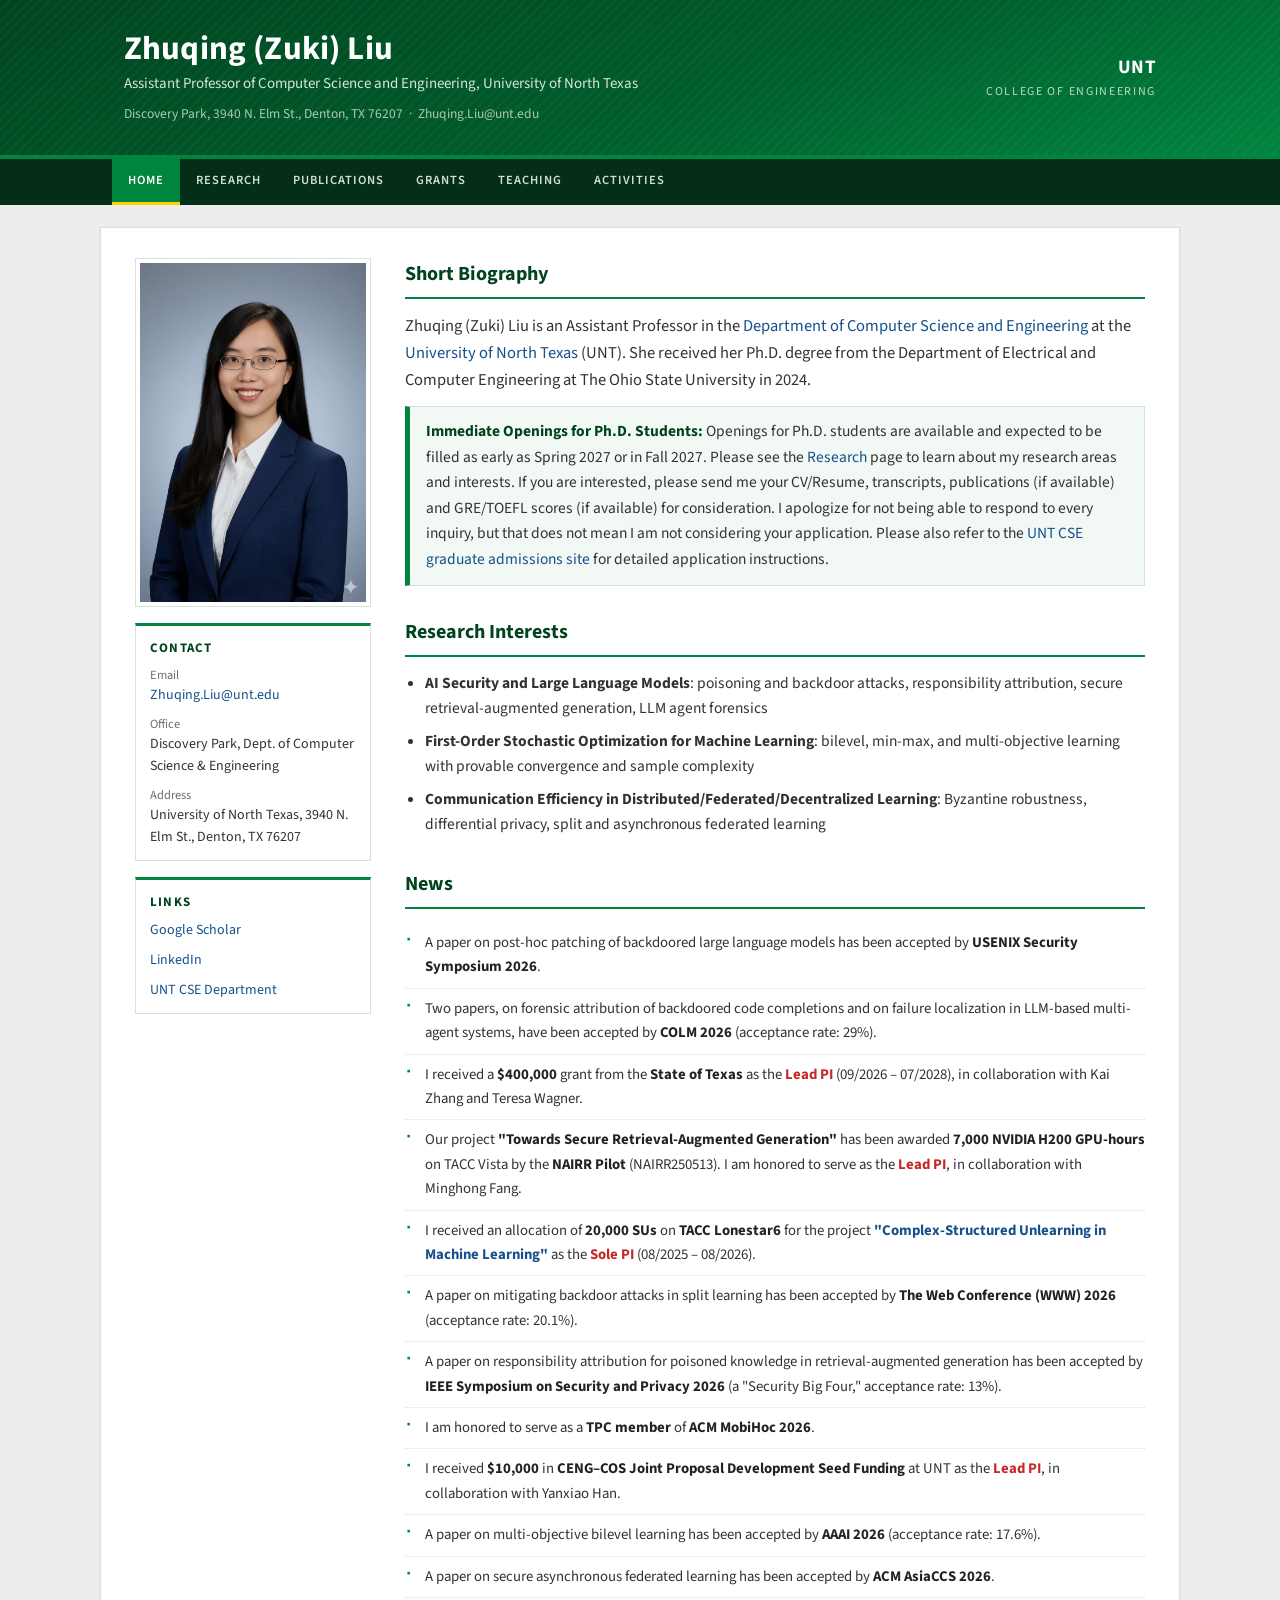
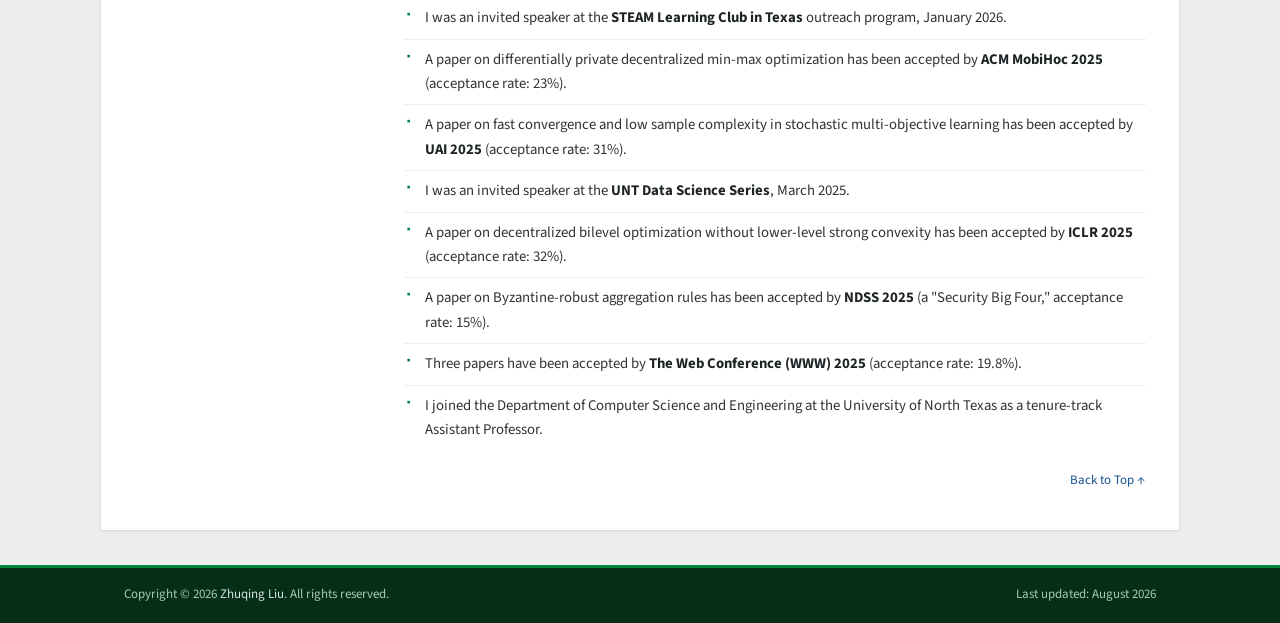
==== index.html @ 7fb47961 "Update index.html" ====
<!DOCTYPE html>
<html lang="en">
<head>
<meta charset="utf-8">
<meta name="viewport" content="width=device-width, initial-scale=1">
<title>Zhuqing Liu</title>
<meta name="description" content="Zhuqing (Zuki) Liu, Assistant Professor of Computer Science and Engineering at the University of North Texas. AI security, large language models, and stochastic optimization.">
<meta property="og:title" content="Zhuqing Liu">
<meta property="og:description" content="Zhuqing (Zuki) Liu, Assistant Professor of Computer Science and Engineering at the University of North Texas. AI security, large language models, and stochastic optimization.">
<link rel="preconnect" href="https://fonts.googleapis.com">
<link rel="preconnect" href="https://fonts.gstatic.com" crossorigin>
<link href="https://fonts.googleapis.com/css2?family=Source+Sans+3:wght@400;600;700&display=swap" rel="stylesheet">
<link rel="stylesheet" href="style.css">
</head>
<body>
<a id="top"></a>

<div id="banner">
  <div class="inner">
    <div>
      <h1><a href="index.html">Zhuqing (Zuki) Liu</a></h1>
      <p class="tagline">Assistant Professor of Computer Science and Engineering, University of North Texas</p>
      <p class="where">Discovery Park, 3940 N. Elm St., Denton, TX 76207 &nbsp;&middot;&nbsp; Zhuqing.Liu@unt.edu</p>
    </div>
    <div class="crest"><strong>UNT</strong>College of Engineering</div>
  </div>
</div>

<div id="nav">
  <ul>
    <li><a href="index.html" class="active">Home</a></li>
    <li><a href="research.html">Research</a></li>
    <li><a href="publications.html">Publications</a></li>
    <li><a href="grants.html">Grants</a></li>
    <li><a href="teaching.html">Teaching</a></li>
    <li><a href="activities.html">Activities</a></li>
  </ul>
</div>

<div id="page">
  <div class="cols">
    <div id="sidebar">
      <img class="photo" src="assets/profile.jpg" alt="Zhuqing Liu">
      <div class="card">
        <h3>Contact</h3>
        <p><span class="k">Email</span><a href="mailto:Zhuqing.Liu@unt.edu">Zhuqing.Liu@unt.edu</a></p>
        <p><span class="k">Office</span>Discovery Park, Dept. of Computer Science &amp; Engineering</p>
        <p><span class="k">Address</span>University of North Texas, 3940 N. Elm St., Denton, TX 76207</p>
      </div>
      <div class="card">
        <h3>Links</h3>
        <p><a href="https://scholar.google.com/citations?user=7NbxFGYAAAAJ&amp;hl=en">Google Scholar</a></p>
        <p><a href="https://www.linkedin.com/in/zhuqing-liu-816610155/">LinkedIn</a></p>
        <p><a href="https://engineering.unt.edu/cse/index.html">UNT CSE Department</a></p>
      </div>
    </div>

    <div class="content">

      <h2>Short Biography</h2>
      <p class="lead">
        Zhuqing (Zuki) Liu is an Assistant Professor in the
        <a href="https://engineering.unt.edu/cse/index.html">Department of Computer Science and Engineering</a>
        at the <a href="https://www.unt.edu/index.html">University of North Texas</a> (UNT).
        She received her Ph.D. degree from the Department of Electrical and Computer Engineering at
        The Ohio State University in 2024.
      </p>
      <div class="notice">
        <b>Immediate Openings for Ph.D. Students:</b>
        Openings for Ph.D. students are available and expected to be filled as early as Spring 2027
        or in Fall 2027. Please see the <a href="research.html">Research</a> page to learn about my
        research areas and interests. If you are interested, please send me your CV/Resume,
        transcripts, publications (if available) and GRE/TOEFL scores (if available) for
        consideration. I apologize for not being able to respond to every inquiry, but that does not
        mean I am not considering your application. Please also refer to the
        <a href="https://engineering.unt.edu/cse/index.html">UNT CSE graduate admissions site</a>
        for detailed application instructions.
      </div>

      <h2>Research Interests</h2>
      <ul class="plain">
        <li><b>AI Security and Large Language Models</b>: poisoning and backdoor attacks,
            responsibility attribution, secure retrieval-augmented generation, LLM agent forensics</li>
        <li><b>First-Order Stochastic Optimization for Machine Learning</b>: bilevel, min-max,
            and multi-objective learning with provable convergence and sample complexity</li>
        <li><b>Communication Efficiency in Distributed/Federated/Decentralized Learning</b>:
            Byzantine robustness, differential privacy, split and asynchronous federated learning</li>
      </ul>

      <h2>News</h2>
      <ul class="news">
        <li>A paper on post-hoc patching of backdoored large language models has been accepted by
            <b>USENIX Security Symposium 2026</b>.</li>
        <li>Two papers, on forensic attribution of backdoored code completions and on failure
            localization in LLM-based multi-agent systems, have been accepted by
            <b>COLM 2026</b> (acceptance rate: 29%).</li>
        <li>I received a <b>$400,000</b> grant from the <b>State of Texas</b> as the
            <span class="role">Lead PI</span> (09/2026 &ndash; 07/2028), in collaboration with Kai Zhang and Teresa Wagner.</li>
        <li>Our project <b>"Towards Secure Retrieval-Augmented Generation"</b> has been awarded
            <b>7,000 NVIDIA H200 GPU-hours</b> on TACC Vista by the <b>NAIRR Pilot</b>
            (NAIRR250513). I am honored to serve as the <span class="role">Lead PI</span>,
            in collaboration with Minghong Fang.</li>
        <li>I received an allocation of <b>20,000 SUs</b> on <b>TACC Lonestar6</b> for the project
            <b><a href="https://tacc.utexas.edu/portal/projects/144496">"Complex-Structured
            Unlearning in Machine Learning"</a></b> as the <span class="role">Sole PI</span>
            (08/2025 &ndash; 08/2026).</li>
        <li>A paper on mitigating backdoor attacks in split learning has been accepted by
            <b>The Web Conference (WWW) 2026</b> (acceptance rate: 20.1%).</li>
        <li>A paper on responsibility attribution for poisoned knowledge in retrieval-augmented
            generation has been accepted by <b>IEEE Symposium on Security and Privacy 2026</b>
            (a "Security Big Four," acceptance rate: 13%).</li>
        <li>I am honored to serve as a <b>TPC member</b> of <b>ACM MobiHoc 2026</b>.</li>
        <li>I received <b>$10,000</b> in <b>CENG&ndash;COS Joint Proposal Development Seed Funding</b>
            at UNT as the <span class="role">Lead PI</span>, in collaboration with Yanxiao Han.</li>
        <li>A paper on multi-objective bilevel learning has been accepted by <b>AAAI 2026</b>
            (acceptance rate: 17.6%).</li>
        <li>A paper on secure asynchronous federated learning has been accepted by
            <b>ACM AsiaCCS 2026</b>.</li>
        <li>I was an invited speaker at the <b>STEAM Learning Club in Texas</b> outreach program,
            January 2026.</li>
        <li>A paper on differentially private decentralized min-max optimization has been accepted by
            <b>ACM MobiHoc 2025</b> (acceptance rate: 23%).</li>
        <li>A paper on fast convergence and low sample complexity in stochastic multi-objective
            learning has been accepted by <b>UAI 2025</b> (acceptance rate: 31%).</li>
        <li>I was an invited speaker at the <b>UNT Data Science Series</b>, March 2025.</li>
        <li>A paper on decentralized bilevel optimization without lower-level strong convexity has
            been accepted by <b>ICLR 2025</b> (acceptance rate: 32%).</li>
        <li>A paper on Byzantine-robust aggregation rules has been accepted by <b>NDSS 2025</b>
            (a "Security Big Four," acceptance rate: 15%).</li>
        <li>Three papers have been accepted by <b>The Web Conference (WWW) 2025</b>
            (acceptance rate: 19.8%).</li>
        <li>I joined the Department of Computer Science and Engineering at the University of North
            Texas as a tenure-track Assistant Professor.</li>
      </ul>

    </div>
  </div>

  <a class="totop" href="#top">Back to Top &uarr;</a>
</div>

<div id="footer">
  <div class="inner">
    <span>Copyright &copy; 2026 <a href="mailto:Zhuqing.Liu@unt.edu">Zhuqing Liu</a>. All rights reserved.</span>
    <span>Last updated: August 2026</span>
  </div>
</div>

</body>
</html>
---- style.css ----
/* =========================================================
   Zhuqing Liu — academic homepage
   Classic template layout: banner, nav bar, white content
   panel, sidebar, footer.
   ========================================================= */

:root{
  --green:      #00853e;   /* UNT green */
  --green-dk:   #00441f;
  --green-mid:  #005c2b;
  --link:       #15508c;
  --link-hover: #a02c00;
  --role-red:   #c62828;
  --text:       #2f3336;
  --soft:       #6b7075;
  --line:       #dcdedb;
  --panel:      #ffffff;
  --bg:         #eceeeb;
  --wide:       1080px;
}

*,*::before,*::after{ box-sizing:border-box; }

body{
  margin:0;
  background:var(--bg);
  color:var(--text);
  font-family:"Source Sans 3", Arial, Helvetica, sans-serif;
  font-size:15.5px;
  line-height:1.65;
}

a{ color:var(--link); text-decoration:none; }
a:hover{ color:var(--link-hover); text-decoration:underline; }

.inner{ max-width:var(--wide); margin:0 auto; padding:0 24px; }

/* ---------- banner -------------------------------------- */

#banner{
  background:
    repeating-linear-gradient(135deg, rgba(255,255,255,.035) 0 2px, transparent 2px 7px),
    linear-gradient(160deg, var(--green-dk) 0%, var(--green-mid) 55%, var(--green) 100%);
  color:#fff;
  border-bottom:4px solid var(--green);
}

#banner .inner{
  display:flex;
  align-items:center;
  justify-content:space-between;
  gap:28px;
  padding-top:30px;
  padding-bottom:30px;
}

#banner h1{
  font-size:33px;
  font-weight:700;
  letter-spacing:.005em;
  margin:0 0 4px;
  line-height:1.15;
}
#banner h1 a{ color:#fff; text-decoration:none; }
#banner .tagline{ margin:0; font-size:15px; color:#d5e5da; }
#banner .where{ margin:6px 0 0; font-size:13.5px; color:#a9c9b6; }

.crest{
  text-align:right;
  font-size:12px;
  letter-spacing:.14em;
  text-transform:uppercase;
  color:#bcd7c6;
  line-height:1.5;
  white-space:nowrap;
}
.crest strong{ display:block; font-size:19px; letter-spacing:.02em; color:#fff; font-weight:700; }

/* ---------- nav ----------------------------------------- */

#nav{ background:#052e18; }
#nav ul{
  max-width:var(--wide);
  margin:0 auto;
  padding:0 12px;
  list-style:none;
  display:flex;
  flex-wrap:wrap;
}
#nav a{
  display:block;
  padding:11px 16px;
  color:#cfe0d6;
  font-size:12.5px;
  font-weight:600;
  letter-spacing:.08em;
  text-transform:uppercase;
  text-decoration:none;
  border-bottom:3px solid transparent;
}
#nav a:hover{ background:#0a4526; color:#fff; text-decoration:none; }
#nav a.active{ background:var(--green); color:#fff; border-bottom-color:#ffd200; }

/* ---------- page panel ---------------------------------- */

#page{
  max-width:var(--wide);
  margin:22px auto 34px;
  background:var(--panel);
  border:1px solid var(--line);
  box-shadow:0 1px 3px rgba(0,0,0,.05);
  padding:30px 34px 38px;
}

.cols{ display:grid; grid-template-columns:236px minmax(0,1fr); gap:34px; align-items:start; }

/* ---------- sidebar ------------------------------------- */

#sidebar .photo{
  width:100%;
  display:block;
  border:1px solid var(--line);
  padding:4px;
  background:#fff;
}

.card{
  border:1px solid var(--line);
  border-top:3px solid var(--green);
  padding:12px 14px;
  margin-top:16px;
  font-size:14px;
  line-height:1.55;
}
.card h3{
  margin:0 0 8px;
  font-size:13px;
  letter-spacing:.09em;
  text-transform:uppercase;
  color:var(--green-dk);
}
.card p{ margin:0 0 8px; }
.card p:last-child{ margin-bottom:0; }
.card .k{ color:var(--soft); display:block; font-size:12.5px; }
.card a{ word-break:break-word; }

.btn{
  display:block;
  text-align:center;
  background:var(--green);
  color:#fff !important;
  padding:9px 10px;
  margin-top:14px;
  font-size:13px;
  font-weight:700;
  letter-spacing:.07em;
  text-transform:uppercase;
  border:0;
}
.btn:hover{ background:var(--green-dk); text-decoration:none; }

/* ---------- headings & text ----------------------------- */

h2{
  font-size:20px;
  font-weight:700;
  color:var(--green-dk);
  border-bottom:2px solid var(--green);
  padding-bottom:6px;
  margin:30px 0 14px;
}
h2:first-child, .content > h2:first-of-type{ margin-top:0; }

h3{ font-size:16px; font-weight:700; color:#1e2426; margin:22px 0 8px; }

p{ margin:0 0 12px; }

.lead{ font-size:16.5px; }

hr.sep{ border:0; border-top:1px solid var(--line); margin:26px 0; }

/* ---------- callout ------------------------------------- */

.notice{
  background:#f2f8f4;
  border:1px solid #cfe3d7;
  border-left:5px solid var(--green);
  padding:12px 16px;
  margin:0 0 16px;
}
.notice b{ color:var(--green-dk); }

/* ---------- news ---------------------------------------- */

ul.news{ list-style:none; margin:0; padding:0; }
ul.news li{
  padding:8px 0 8px 20px;
  border-bottom:1px dotted var(--line);
  position:relative;
  font-size:14.8px;
}
ul.news li::before{
  content:"\25AA";
  position:absolute;
  left:2px;
  top:7px;
  color:var(--green);
  font-size:11px;
}
ul.news li:last-child{ border-bottom:0; }
ul.news b{ color:#1e2426; }

/* ---------- numbered lists (publications) --------------- */

ol.pubs{ margin:0; padding-left:26px; }
ol.pubs > li{
  margin-bottom:13px;
  padding-left:4px;
  font-size:14.8px;
  line-height:1.6;
}
ol.pubs .title{ font-weight:700; color:#1e2426; }
ol.pubs .title a{ font-weight:700; }
ol.pubs .self{ text-decoration:underline; }
ol.pubs .flag{ color:#a02c00; font-weight:700; }

.yearbar{
  background:#f4f6f4;
  border-left:5px solid var(--green);
  padding:5px 12px;
  margin:24px 0 12px;
  font-size:15px;
  font-weight:700;
  color:var(--green-dk);
  letter-spacing:.03em;
}

/* ---------- grants -------------------------------------- */

.agency{
  background:var(--green-dk);
  color:#fff;
  padding:7px 14px;
  margin:26px 0 0;
  font-size:14.5px;
  font-weight:700;
  letter-spacing:.05em;
}
.agency:first-of-type{ margin-top:8px; }

ol.grants{ margin:12px 0 0; padding-left:26px; }
ol.grants > li{ margin-bottom:15px; font-size:14.8px; line-height:1.62; }
ol.grants .title{ font-weight:700; color:#1e2426; }
ol.grants .role{ font-weight:700; color:var(--role-red); }

/* PI / Lead PI / Sole PI, highlighted wherever they appear */
.role{ color:var(--role-red); font-weight:700; }
table.summary .role{ font-weight:700; }
ul.news .role{ font-weight:700; }
ol.grants .amt{ font-weight:700; }

table.summary{
  width:100%;
  border-collapse:collapse;
  margin:0 0 6px;
  font-size:14.5px;
}
table.summary th{
  background:#f4f6f4;
  text-align:left;
  padding:8px 12px;
  border:1px solid var(--line);
  color:var(--green-dk);
  width:230px;
}
table.summary td{ padding:8px 12px; border:1px solid var(--line); }

/* ---------- generic tables (teaching) ------------------- */

table.grid{ width:100%; border-collapse:collapse; font-size:14.8px; margin:0 0 10px; }
table.grid th{
  background:var(--green-dk);
  color:#fff;
  text-align:left;
  padding:8px 12px;
  font-weight:700;
  font-size:13.5px;
  letter-spacing:.04em;
}
table.grid td{ padding:8px 12px; border-bottom:1px solid var(--line); vertical-align:top; }
table.grid tr:nth-child(even) td{ background:#fafbfa; }

/* ---------- misc lists ---------------------------------- */

ul.plain{ margin:0 0 12px; padding-left:20px; }
ul.plain li{ margin-bottom:7px; }

dl.svc{ margin:0; }
dl.svc dt{ font-weight:700; color:var(--green-dk); margin-top:14px; }
dl.svc dd{ margin:3px 0 0; }

.foot-note{ font-size:13.5px; color:var(--soft); margin-top:16px; }

/* ---------- footer -------------------------------------- */

#footer{
  border-top:3px solid var(--green);
  background:#052e18;
  color:#a9c9b6;
  font-size:13px;
}
#footer .inner{
  display:flex;
  justify-content:space-between;
  gap:16px;
  flex-wrap:wrap;
  padding-top:16px;
  padding-bottom:18px;
}
#footer a{ color:#d5e5da; }

.totop{ display:block; text-align:right; font-size:13px; margin-top:20px; }

/* ---------- responsive ---------------------------------- */

@media (max-width:860px){
  #banner .inner{ flex-direction:column; align-items:flex-start; gap:10px; padding-top:22px; padding-bottom:22px; }
  #banner h1{ font-size:26px; }
  .crest{ text-align:left; }
  #nav ul{ padding:0; }
  #nav a{ padding:10px 12px; font-size:11.5px; }
  #page{ padding:22px 18px 28px; margin:14px auto 24px; }
  .cols{ grid-template-columns:1fr; gap:22px; }
  #sidebar{ display:grid; grid-template-columns:150px minmax(0,1fr); gap:16px; align-items:start; }
  #sidebar .card:first-of-type{ margin-top:0; }
  table.summary th{ width:auto; }
}

@media (max-width:520px){
  #sidebar{ grid-template-columns:1fr; }
}

@media print{
  body{ background:#fff; font-size:10.5pt; }
  #nav, #footer, .totop, .btn{ display:none; }
  #page{ border:0; box-shadow:none; margin:0; padding:0; max-width:none; }
  #banner{ background:#fff; color:#000; border-bottom:2px solid #000; }
  #banner h1 a, #banner .tagline, #banner .where, .crest, .crest strong{ color:#000; }
  a{ color:#000; }
}
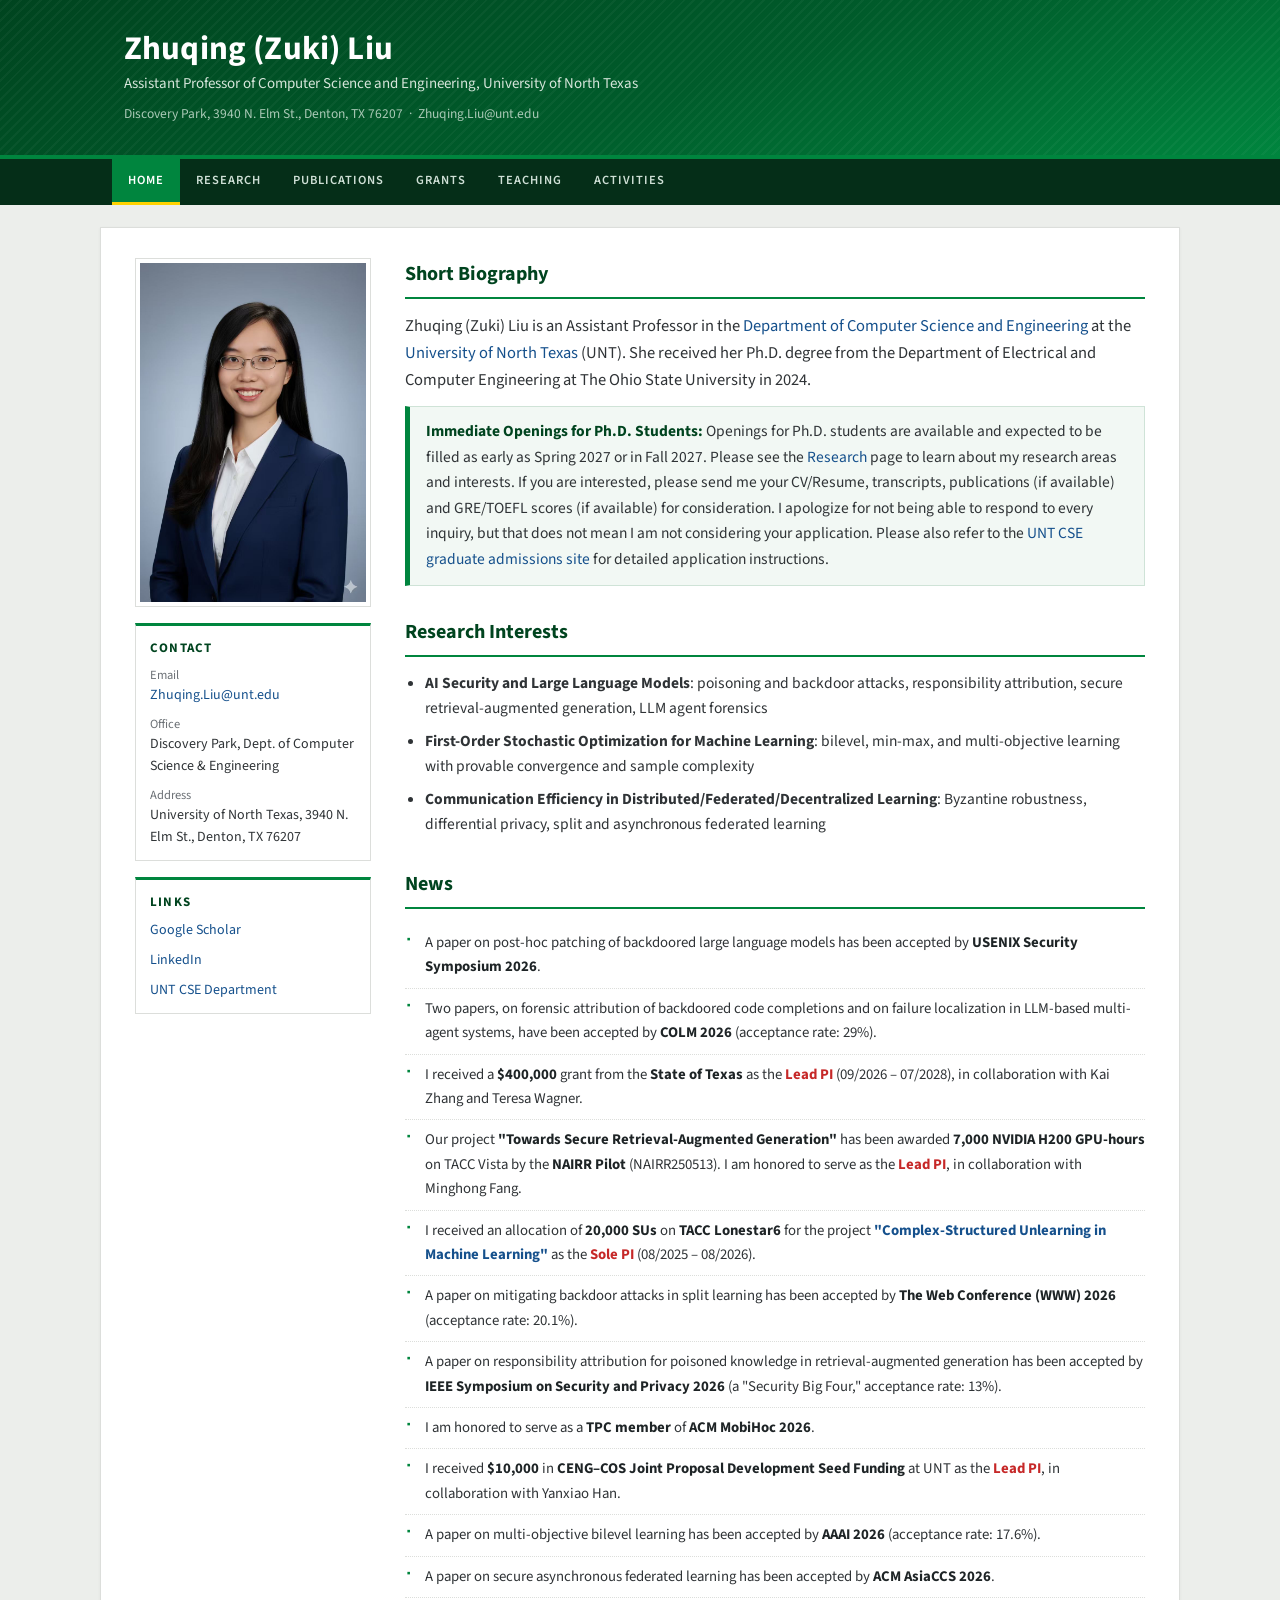
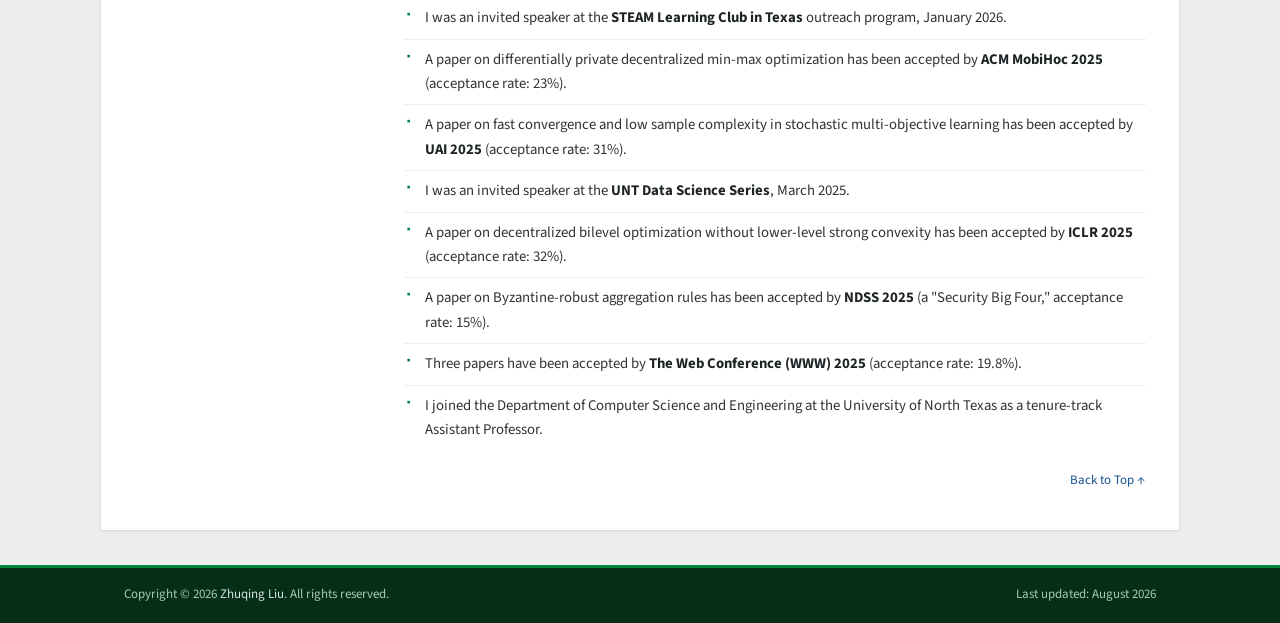
==== commit 4d6194ba: "Update index.html" ====
--- a/index.html
+++ b/index.html
@@ -22,7 +22,6 @@
       <p class="tagline">Assistant Professor of Computer Science and Engineering, University of North Texas</p>
       <p class="where">Discovery Park, 3940 N. Elm St., Denton, TX 76207 &nbsp;&middot;&nbsp; Zhuqing.Liu@unt.edu</p>
     </div>
-    <div class="crest"><strong>UNT</strong>College of Engineering</div>
   </div>
 </div>
 
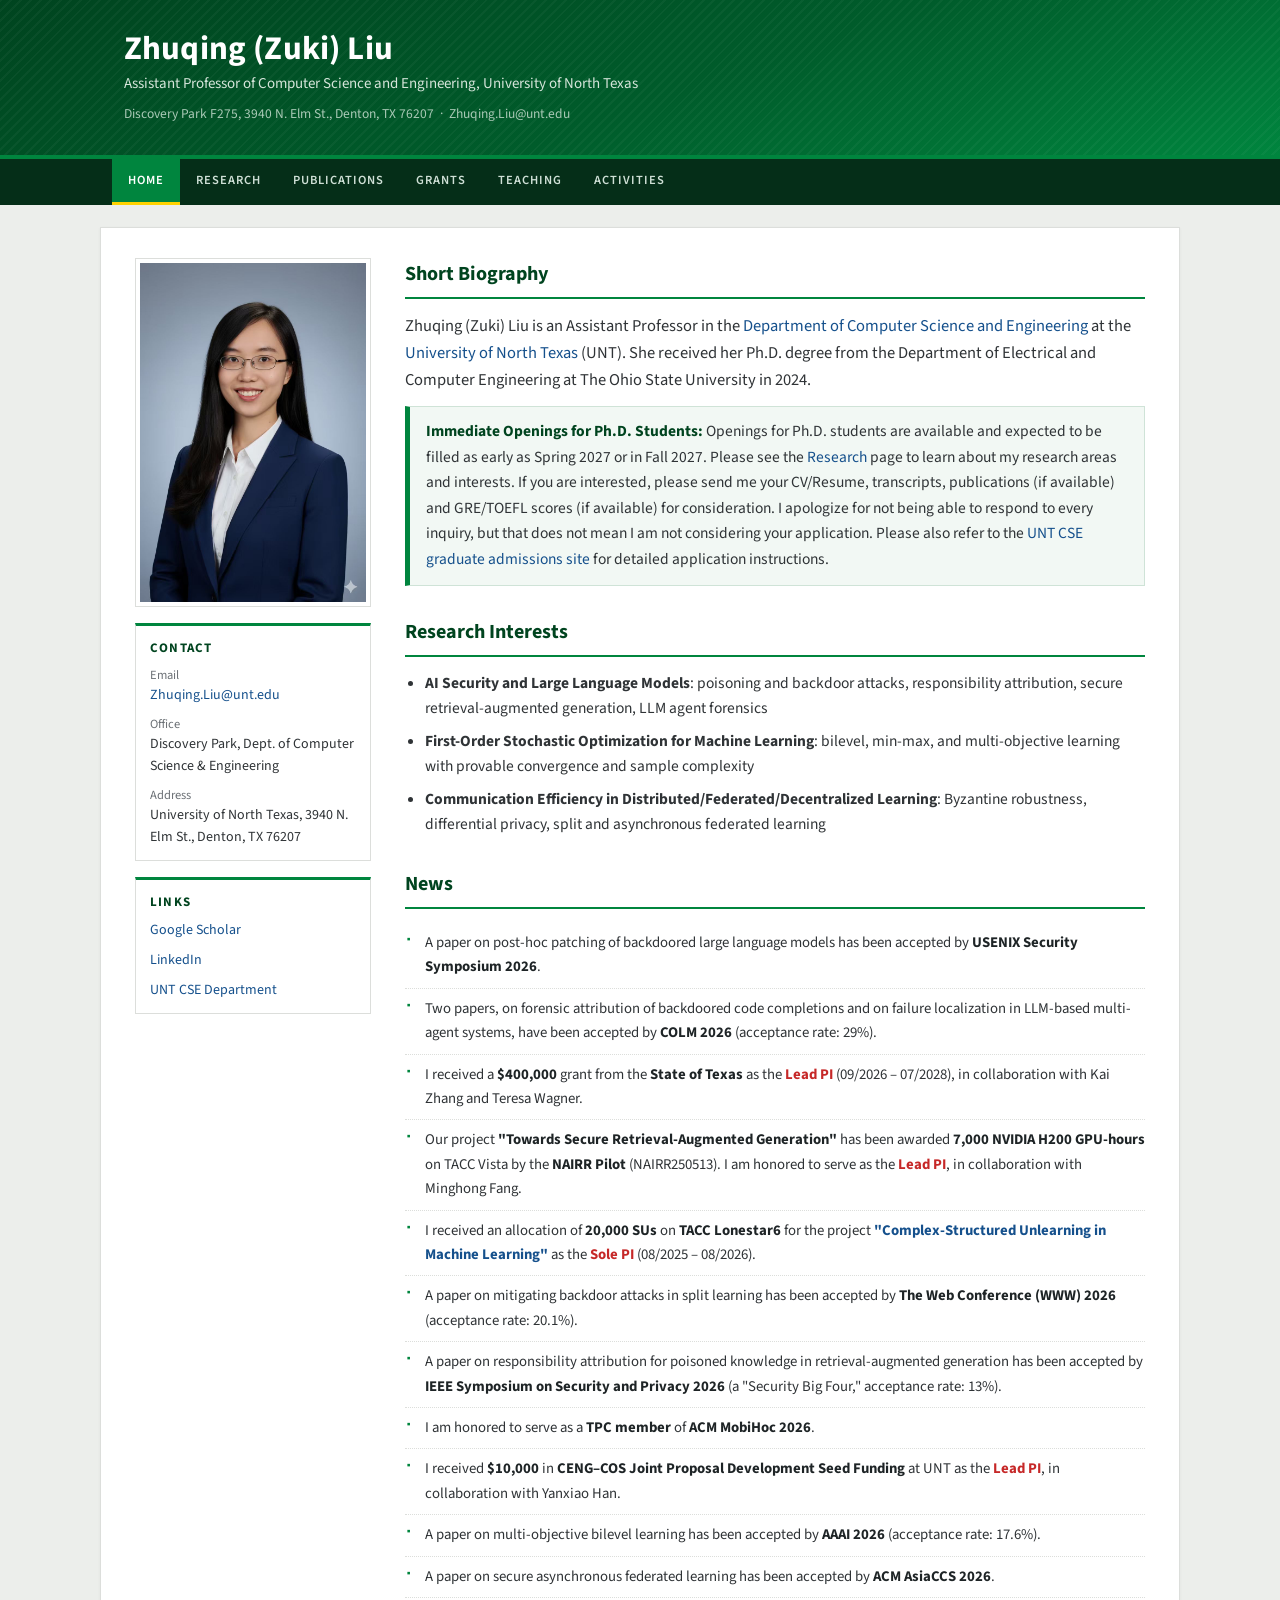
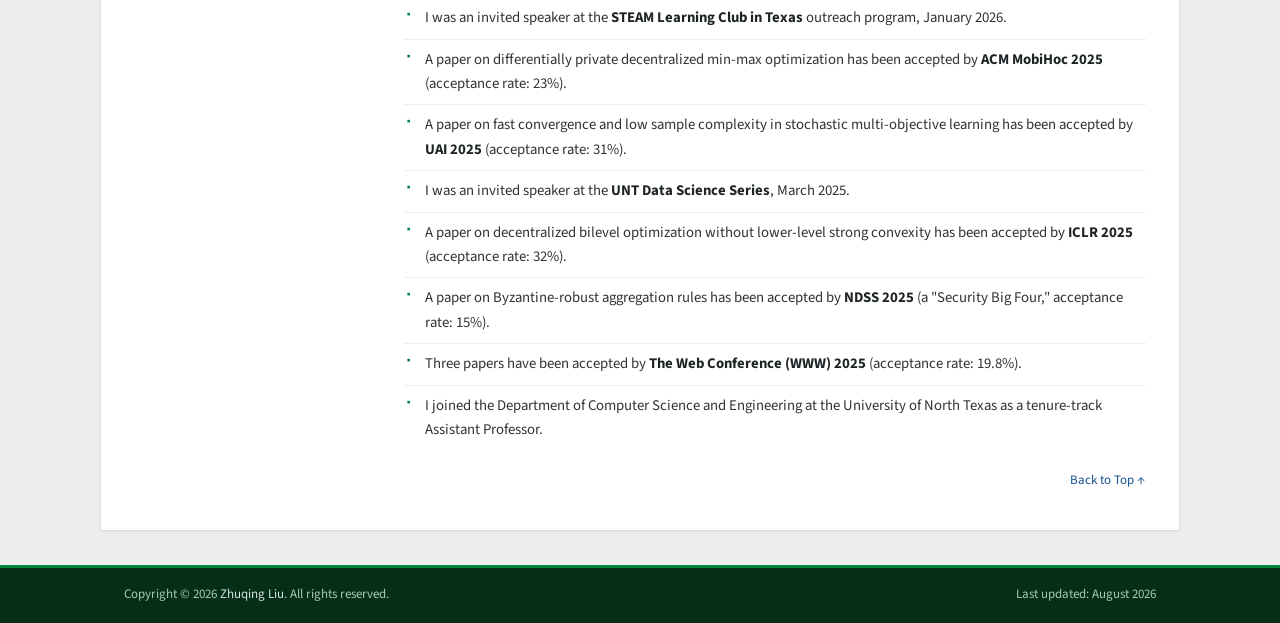
==== commit e181e11f: "Update index.html" ====
--- a/index.html
+++ b/index.html
@@ -20,7 +20,7 @@
     <div>
       <h1><a href="index.html">Zhuqing (Zuki) Liu</a></h1>
       <p class="tagline">Assistant Professor of Computer Science and Engineering, University of North Texas</p>
-      <p class="where">Discovery Park, 3940 N. Elm St., Denton, TX 76207 &nbsp;&middot;&nbsp; Zhuqing.Liu@unt.edu</p>
+      <p class="where">Discovery Park F275, 3940 N. Elm St., Denton, TX 76207 &nbsp;&middot;&nbsp; Zhuqing.Liu@unt.edu</p>
     </div>
   </div>
 </div>
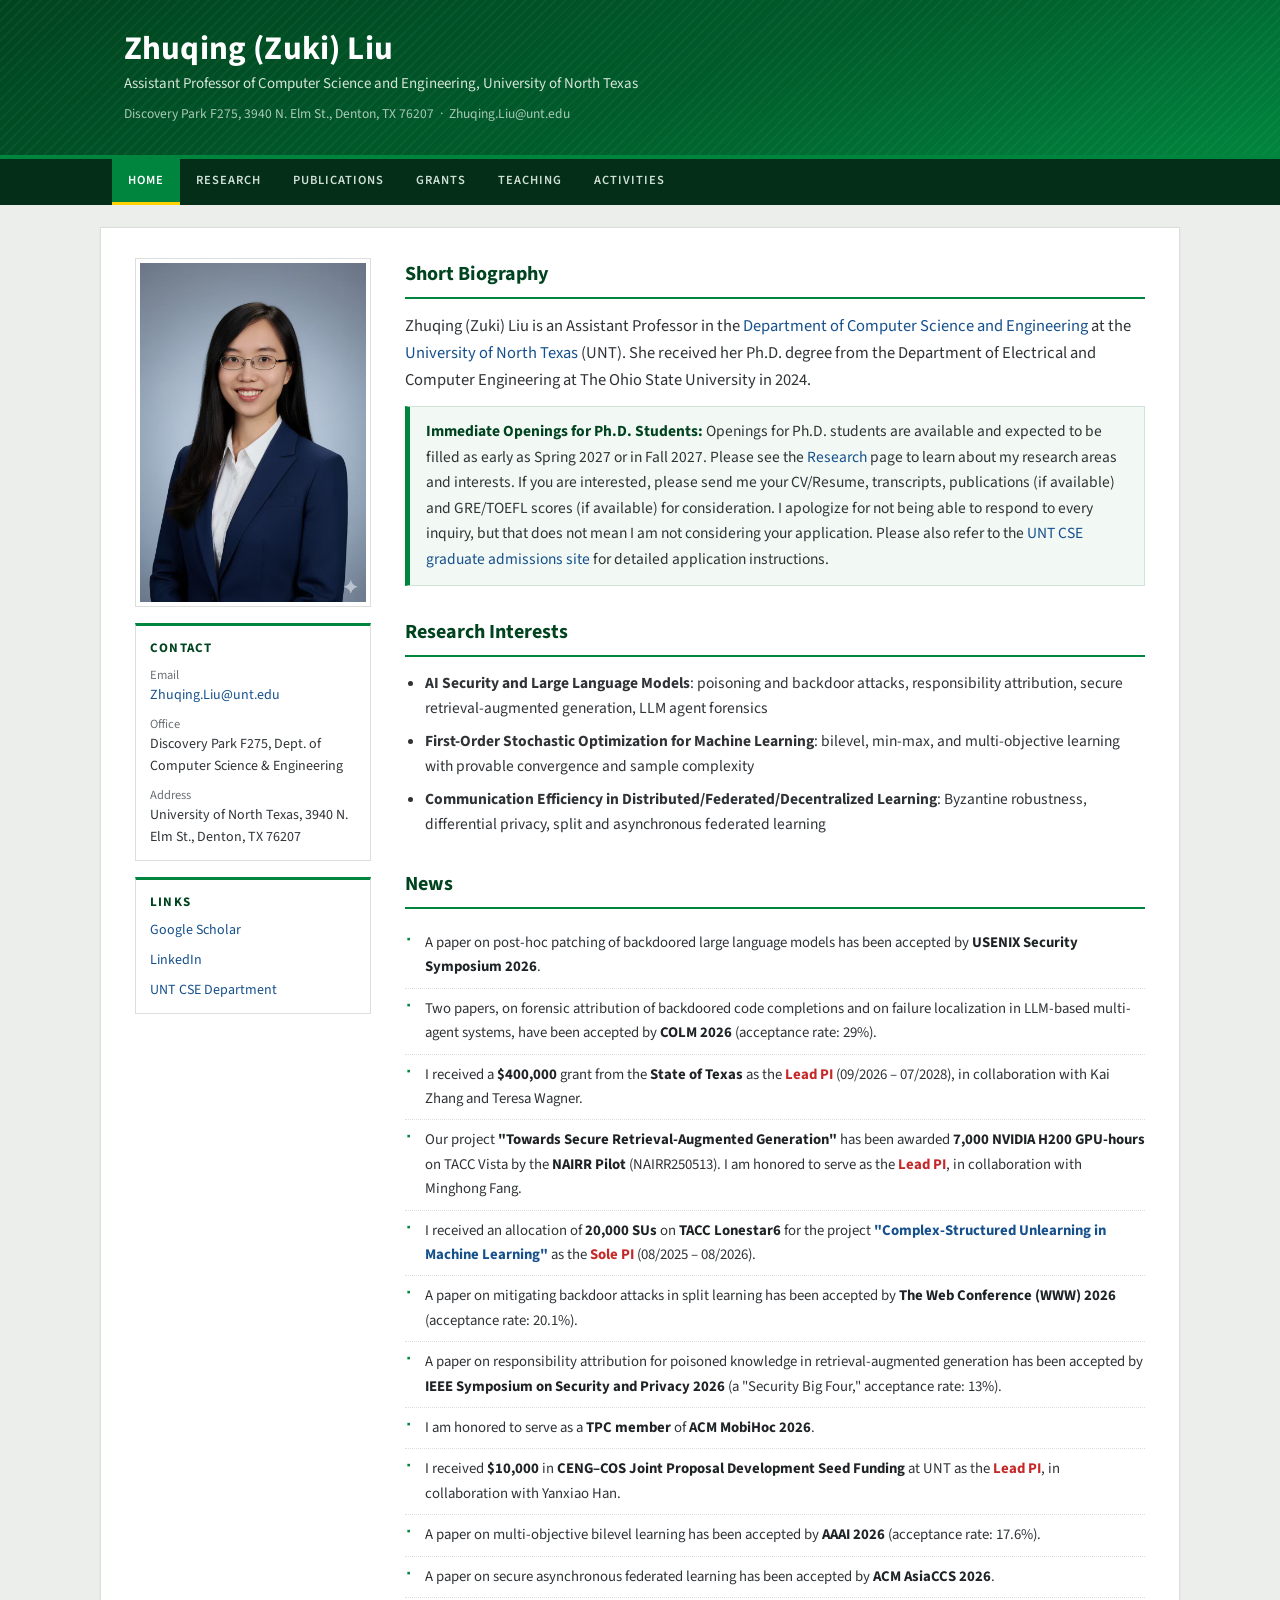
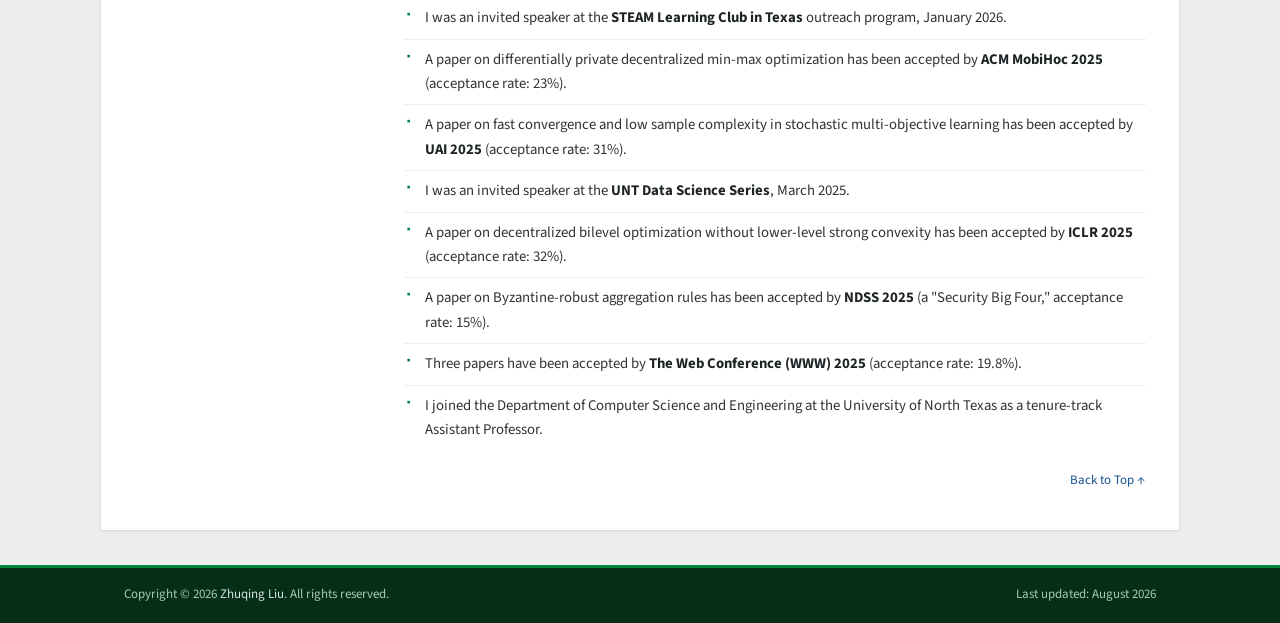
==== commit c6026e93: "Update index.html" ====
--- a/index.html
+++ b/index.html
@@ -43,7 +43,7 @@
       <div class="card">
         <h3>Contact</h3>
         <p><span class="k">Email</span><a href="mailto:Zhuqing.Liu@unt.edu">Zhuqing.Liu@unt.edu</a></p>
-        <p><span class="k">Office</span>Discovery Park, Dept. of Computer Science &amp; Engineering</p>
+        <p><span class="k">Office</span>Discovery Park F275, Dept. of Computer Science &amp; Engineering</p>
         <p><span class="k">Address</span>University of North Texas, 3940 N. Elm St., Denton, TX 76207</p>
       </div>
       <div class="card">
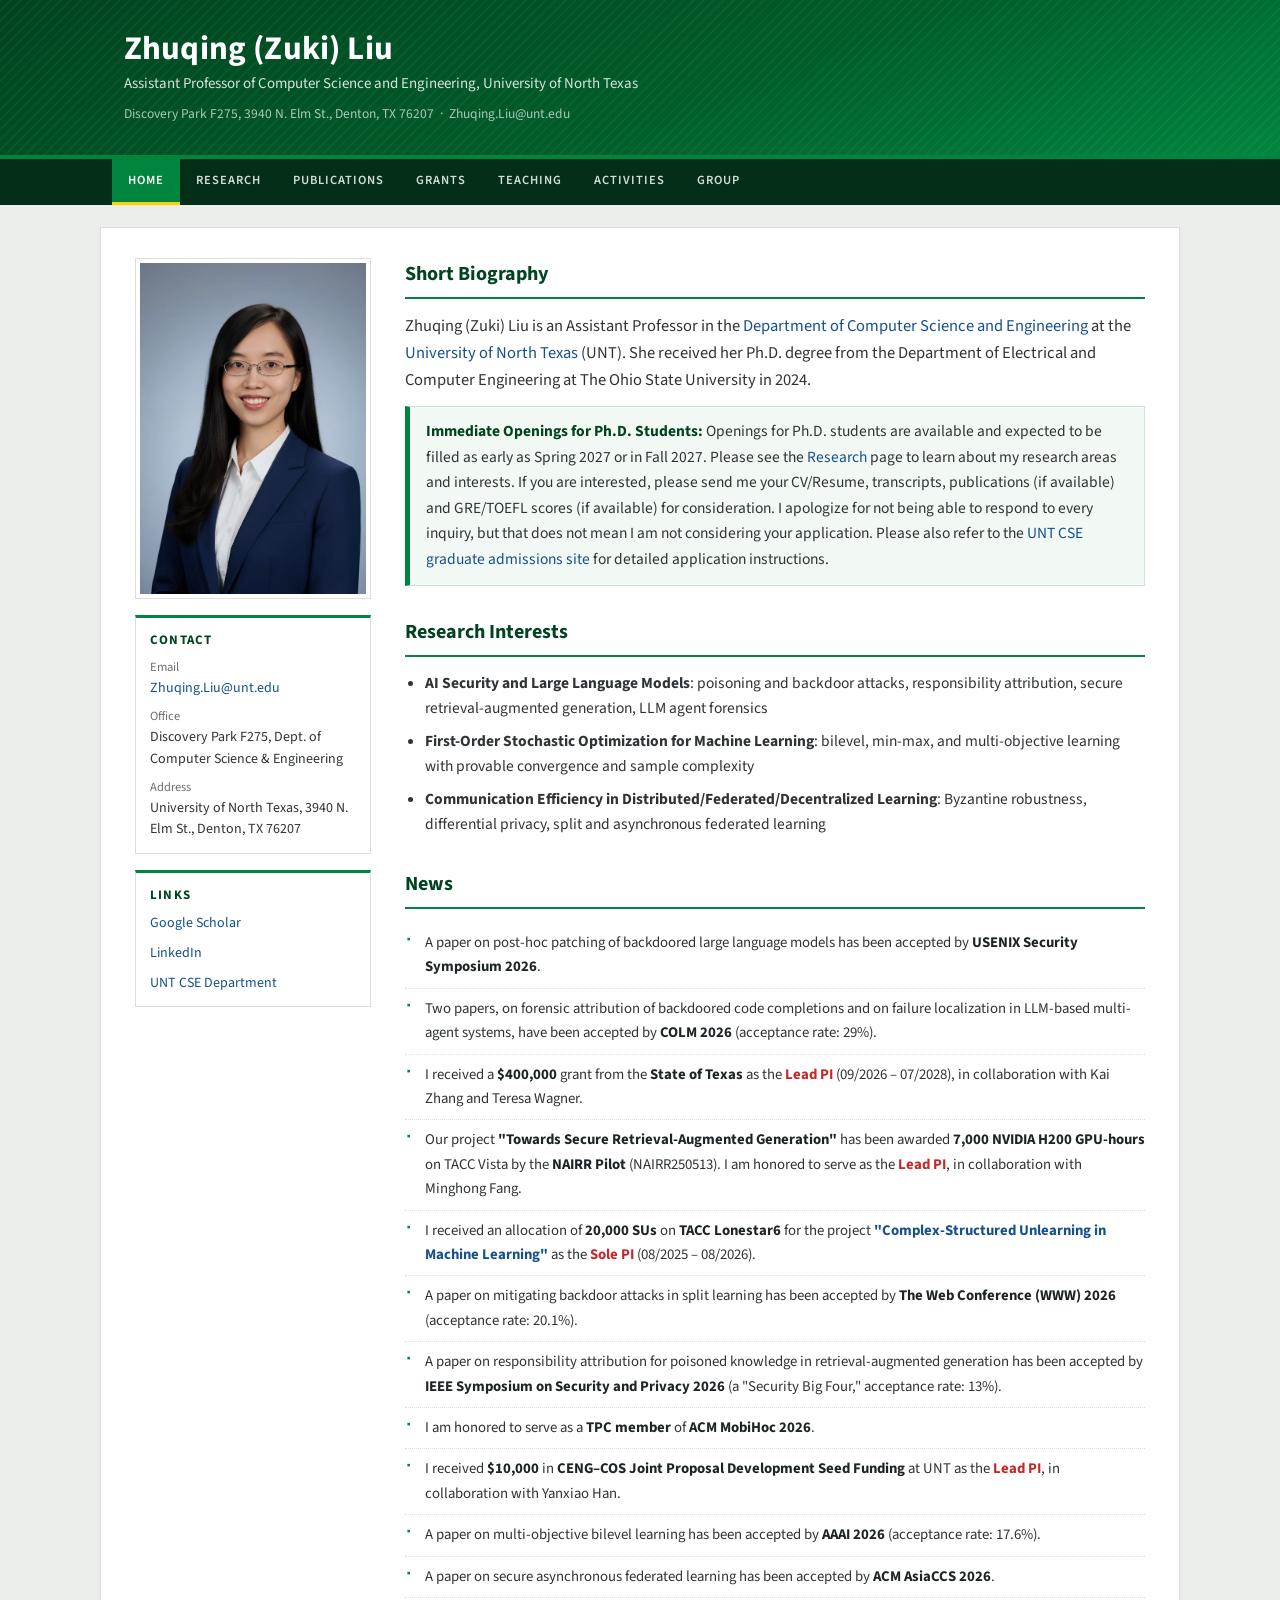
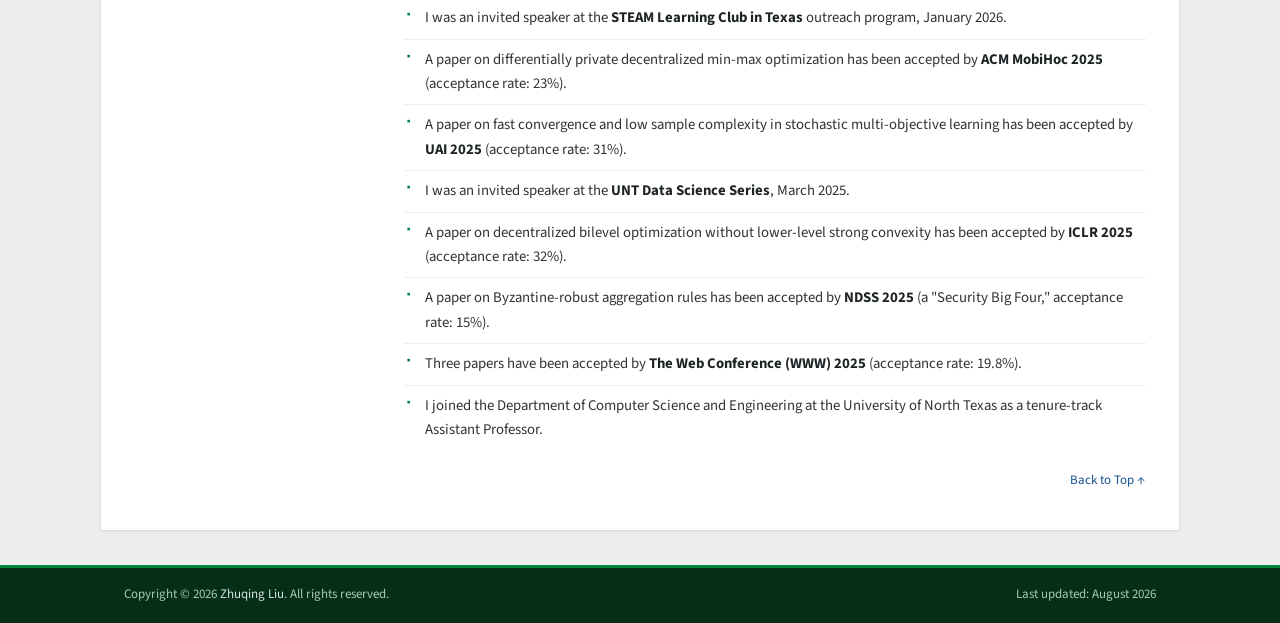
==== commit 93a20a9c: "Add files via upload" ====
--- a/index.html
+++ b/index.html
@@ -33,13 +33,14 @@
     <li><a href="grants.html">Grants</a></li>
     <li><a href="teaching.html">Teaching</a></li>
     <li><a href="activities.html">Activities</a></li>
+    <li><a href="group.html">Group</a></li>
   </ul>
 </div>
 
 <div id="page">
   <div class="cols">
     <div id="sidebar">
-      <img class="photo" src="assets/profile.jpg" alt="Zhuqing Liu">
+      <img class="photo" src="assets/profile.png" alt="Zhuqing Liu">
       <div class="card">
         <h3>Contact</h3>
         <p><span class="k">Email</span><a href="mailto:Zhuqing.Liu@unt.edu">Zhuqing.Liu@unt.edu</a></p>
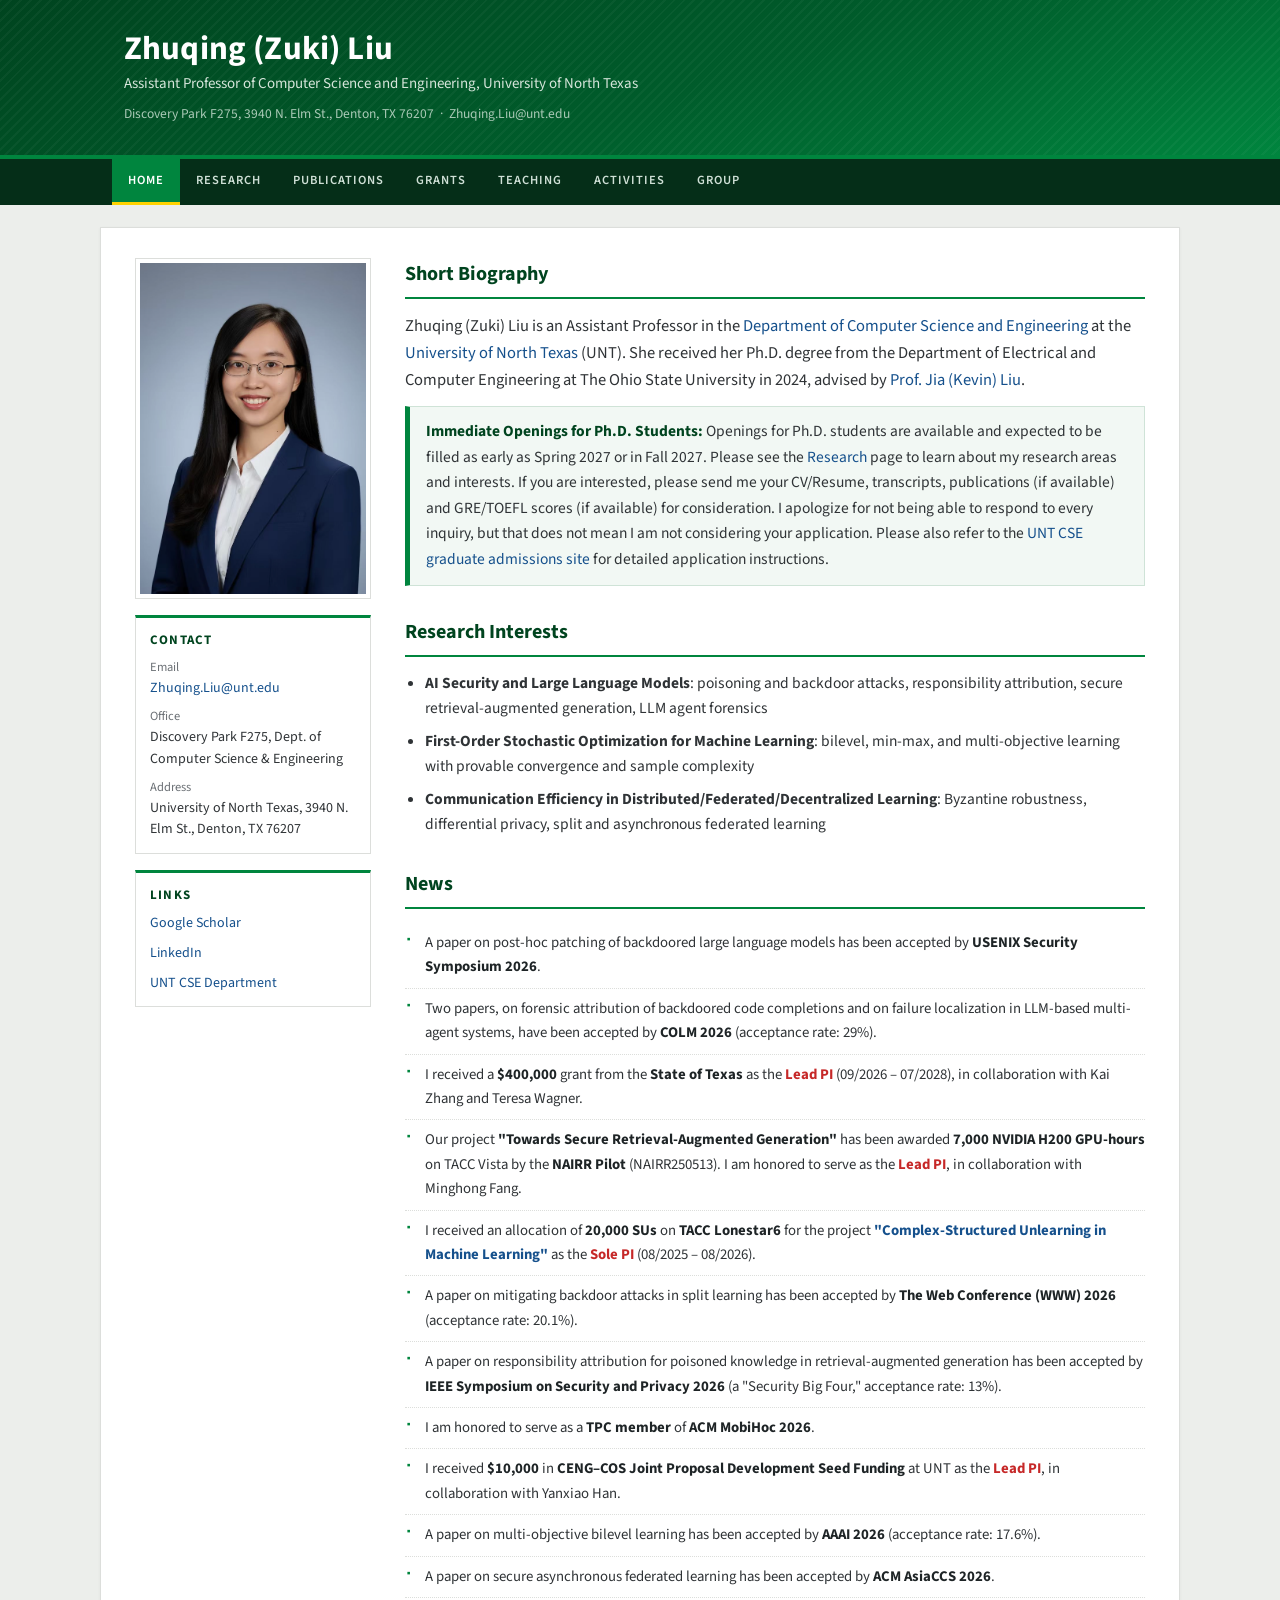
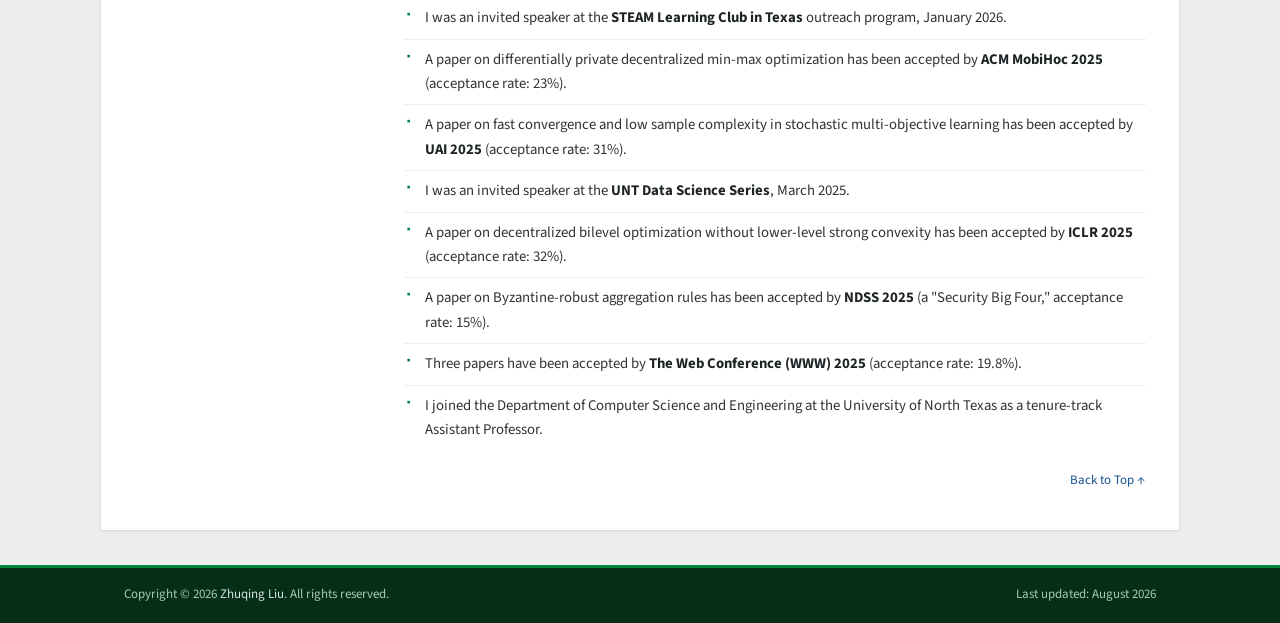
==== commit ff9cbd0b: "Add files via upload" ====
--- a/index.html
+++ b/index.html
@@ -63,7 +63,8 @@
         <a href="https://engineering.unt.edu/cse/index.html">Department of Computer Science and Engineering</a>
         at the <a href="https://www.unt.edu/index.html">University of North Texas</a> (UNT).
         She received her Ph.D. degree from the Department of Electrical and Computer Engineering at
-        The Ohio State University in 2024.
+        The Ohio State University in 2024, advised by
+        <a href="https://kevinliu-osu.github.io/">Prof. Jia (Kevin) Liu</a>.
       </p>
       <div class="notice">
         <b>Immediate Openings for Ph.D. Students:</b>
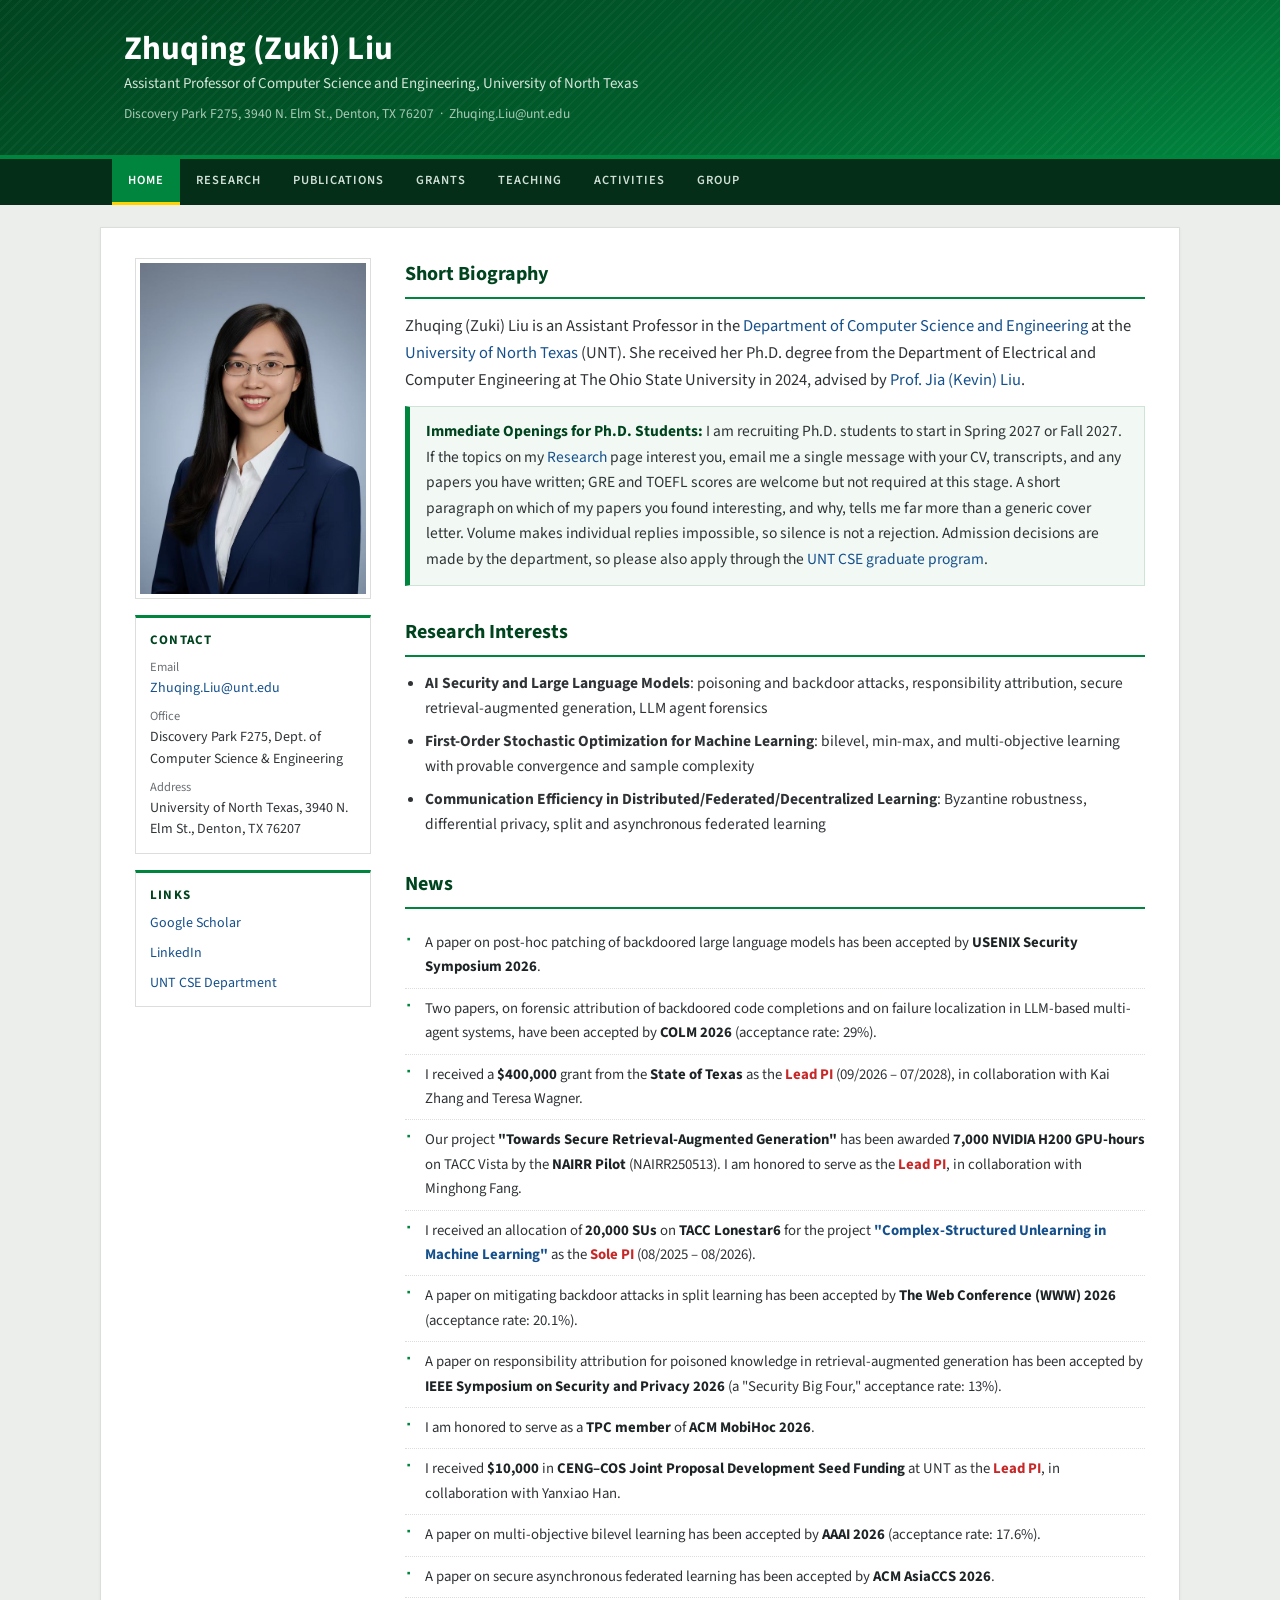
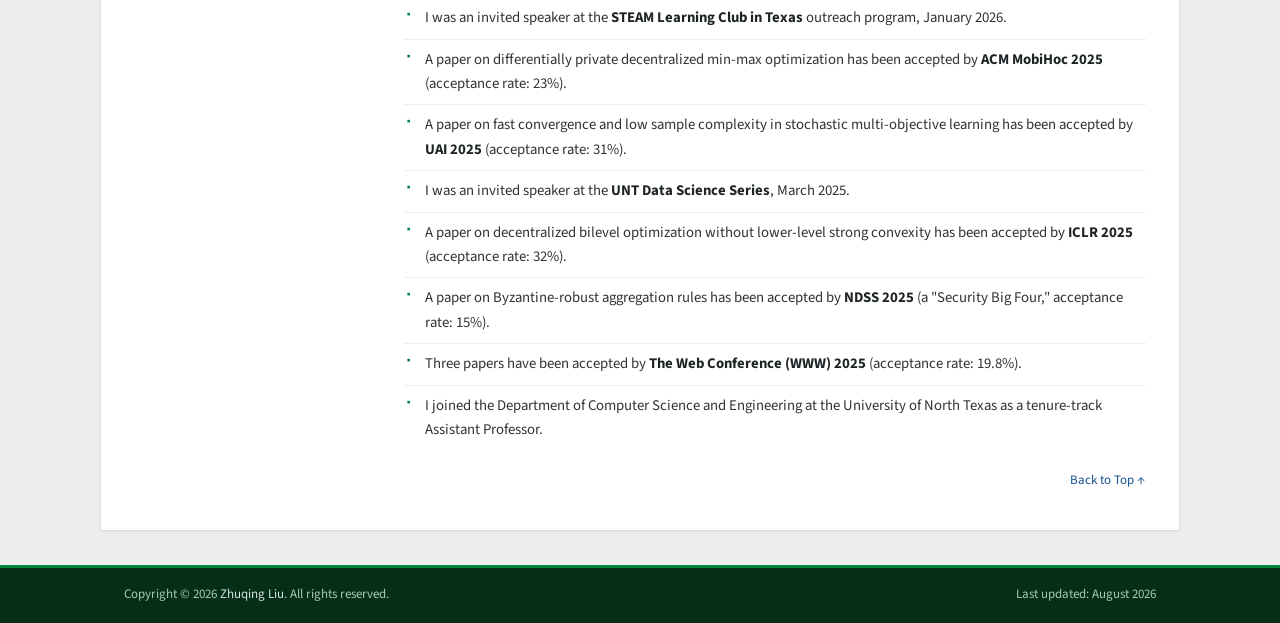
==== commit b74ed9a0: "Add files via upload" ====
--- a/index.html
+++ b/index.html
@@ -68,14 +68,14 @@
       </p>
       <div class="notice">
         <b>Immediate Openings for Ph.D. Students:</b>
-        Openings for Ph.D. students are available and expected to be filled as early as Spring 2027
-        or in Fall 2027. Please see the <a href="research.html">Research</a> page to learn about my
-        research areas and interests. If you are interested, please send me your CV/Resume,
-        transcripts, publications (if available) and GRE/TOEFL scores (if available) for
-        consideration. I apologize for not being able to respond to every inquiry, but that does not
-        mean I am not considering your application. Please also refer to the
-        <a href="https://engineering.unt.edu/cse/index.html">UNT CSE graduate admissions site</a>
-        for detailed application instructions.
+        I am recruiting Ph.D. students to start in Spring 2027 or Fall 2027. If the topics on my
+        <a href="research.html">Research</a> page interest you, email me a single message with your
+        CV, transcripts, and any papers you have written; GRE and TOEFL scores are welcome but not
+        required at this stage. A short paragraph on which of my papers you found interesting, and
+        why, tells me far more than a generic cover letter. Volume makes individual replies
+        impossible, so silence is not a rejection. Admission decisions are made by the department,
+        so please also apply through the
+        <a href="https://engineering.unt.edu/cse/index.html">UNT CSE graduate program</a>.
       </div>
 
       <h2>Research Interests</h2>
--- a/style.css
+++ b/style.css
@@ -301,6 +301,71 @@
 
 .foot-note{ font-size:13.5px; color:var(--soft); margin-top:16px; }
 
+/* ---------- people / group ------------------------------ */
+
+.person{
+  display:grid;
+  grid-template-columns:150px minmax(0,1fr);
+  gap:22px;
+  background:#f7f8f7;
+  border:1px solid var(--line);
+  padding:18px 20px;
+  margin:0 0 16px;
+  align-items:start;
+}
+
+.person .mug{
+  width:150px;
+  height:150px;
+  object-fit:cover;
+  display:block;
+  border:1px solid var(--line);
+  background:#fff;
+}
+
+.person h3{
+  margin:0 0 6px;
+  font-size:19px;
+  font-weight:700;
+  color:var(--green-dk);
+}
+.person h3 a{ color:var(--green-dk); }
+
+.person .when{
+  margin:0 0 10px;
+  font-size:14.2px;
+  color:var(--soft);
+}
+
+.person p{ margin:0 0 8px; font-size:14.8px; line-height:1.6; }
+.person p:last-child{ margin-bottom:0; }
+.person .lbl{ font-weight:700; color:#1e2426; }
+.person .award{ color:var(--role-red); font-weight:700; }
+
+.alum{ list-style:none; margin:0; padding:0; }
+.alum li{
+  padding:9px 0;
+  border-bottom:1px solid var(--line);
+  font-size:14.8px;
+}
+.alum li:last-child{ border-bottom:0; }
+.alum .who{ font-weight:700; color:#1e2426; }
+
+.join{
+  background:#f2f8f4;
+  border:1px solid #cfe3d7;
+  border-left:5px solid var(--green);
+  padding:12px 16px;
+  margin:0 0 16px;
+  font-size:14.8px;
+}
+.join b{ color:var(--green-dk); }
+
+@media (max-width:640px){
+  .person{ grid-template-columns:1fr; gap:14px; }
+  .person .mug{ width:130px; height:130px; }
+}
+
 /* ---------- footer -------------------------------------- */
 
 #footer{
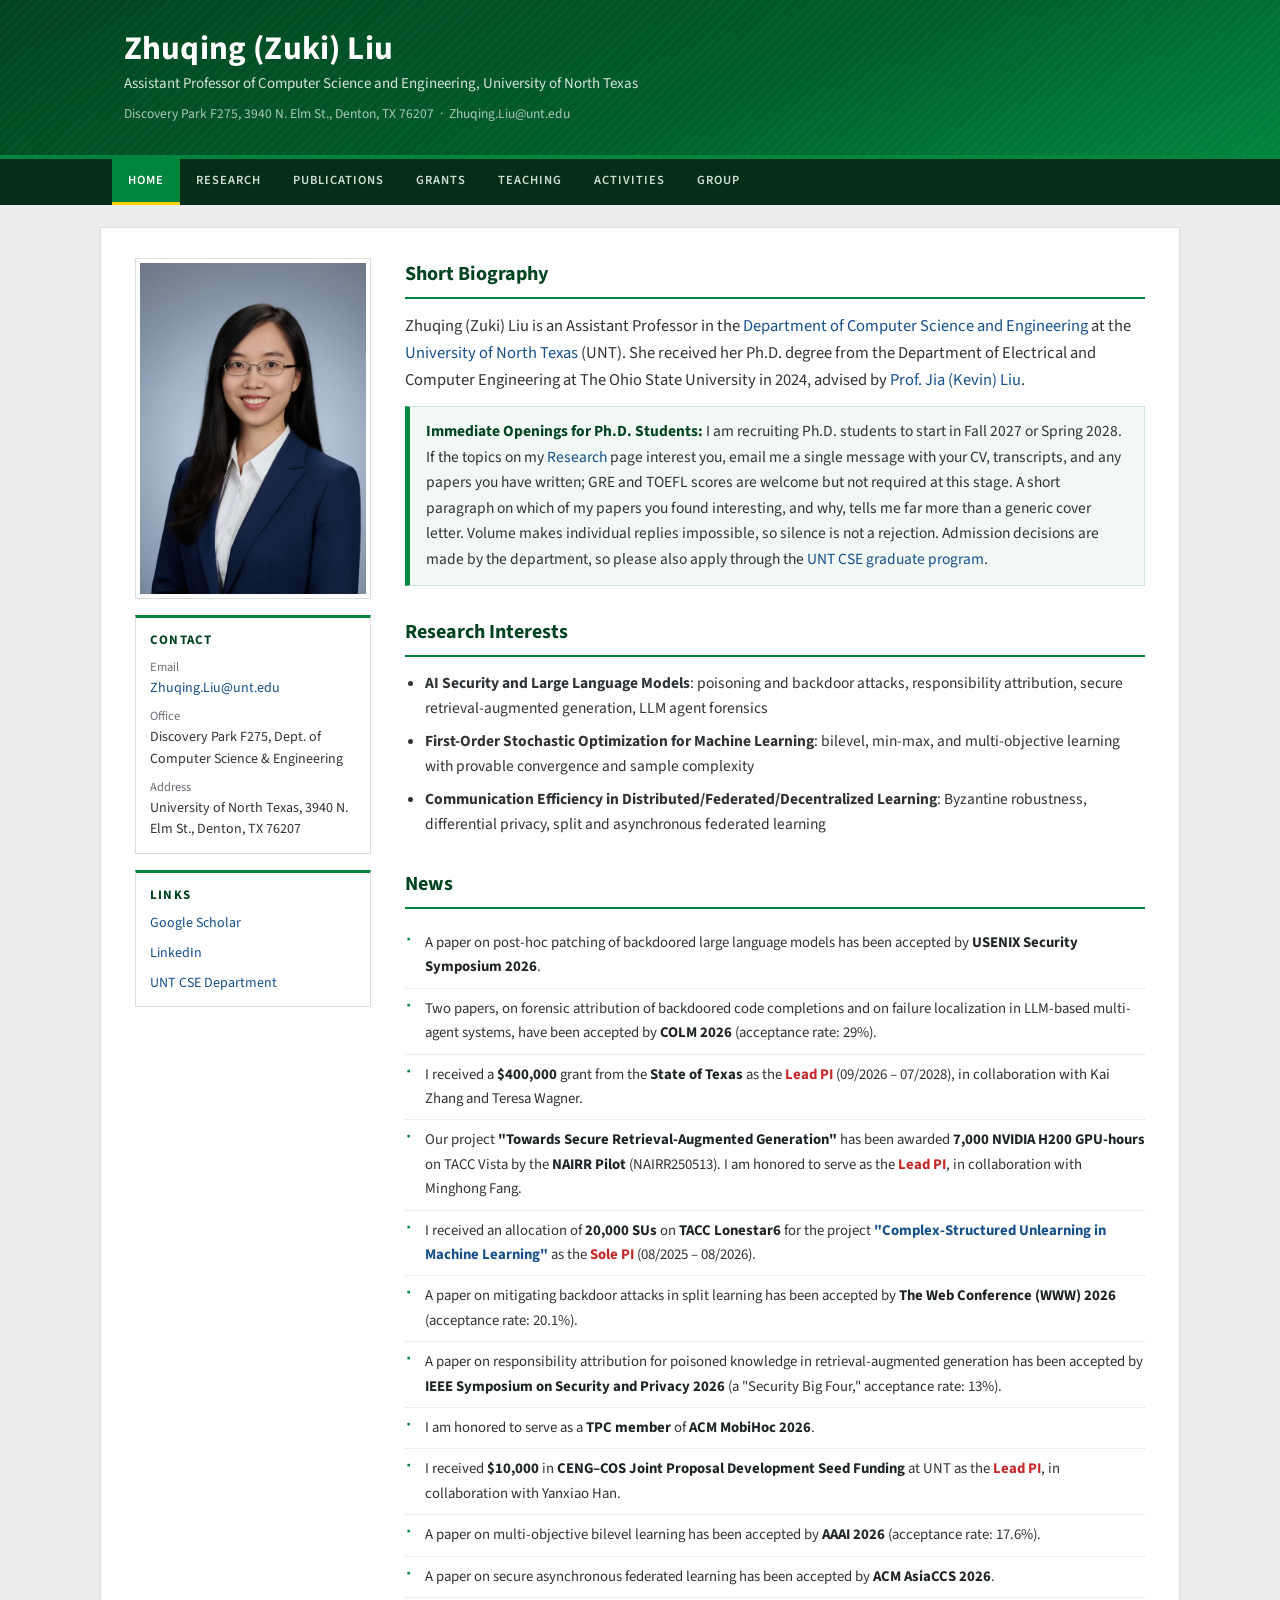
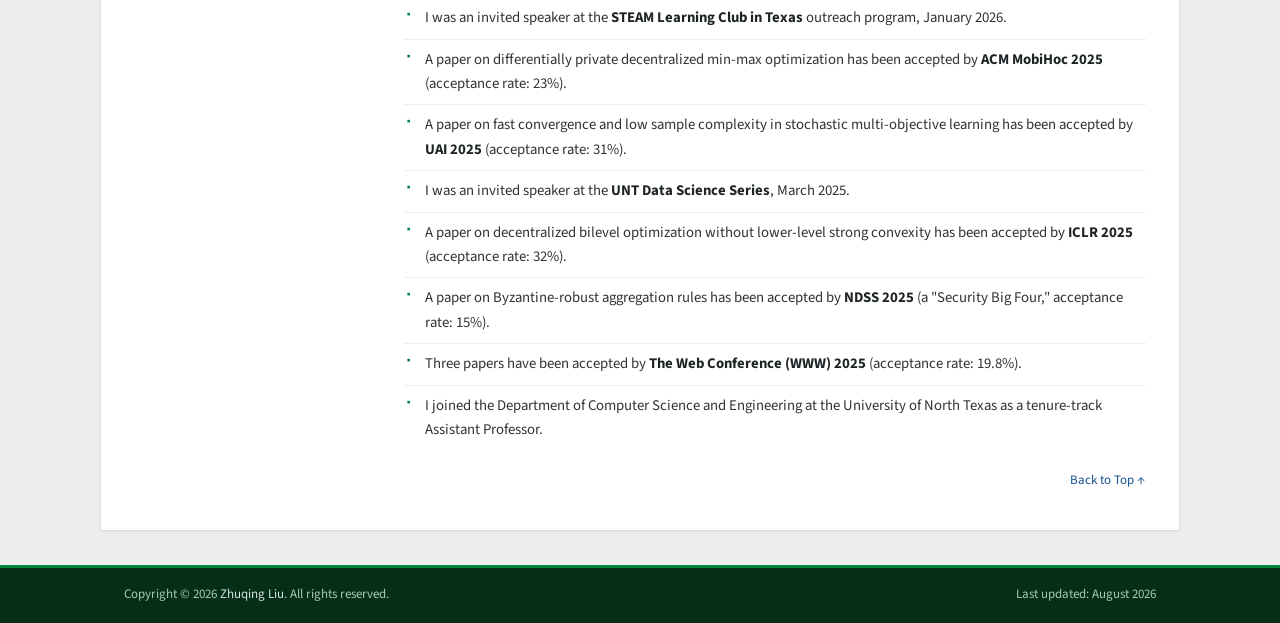
==== commit 8c5950cb: "Update index.html" ====
--- a/index.html
+++ b/index.html
@@ -68,7 +68,7 @@
       </p>
       <div class="notice">
         <b>Immediate Openings for Ph.D. Students:</b>
-        I am recruiting Ph.D. students to start in Spring 2027 or Fall 2027. If the topics on my
+        I am recruiting Ph.D. students to start in Fall 2027 or Spring 2028. If the topics on my
         <a href="research.html">Research</a> page interest you, email me a single message with your
         CV, transcripts, and any papers you have written; GRE and TOEFL scores are welcome but not
         required at this stage. A short paragraph on which of my papers you found interesting, and
